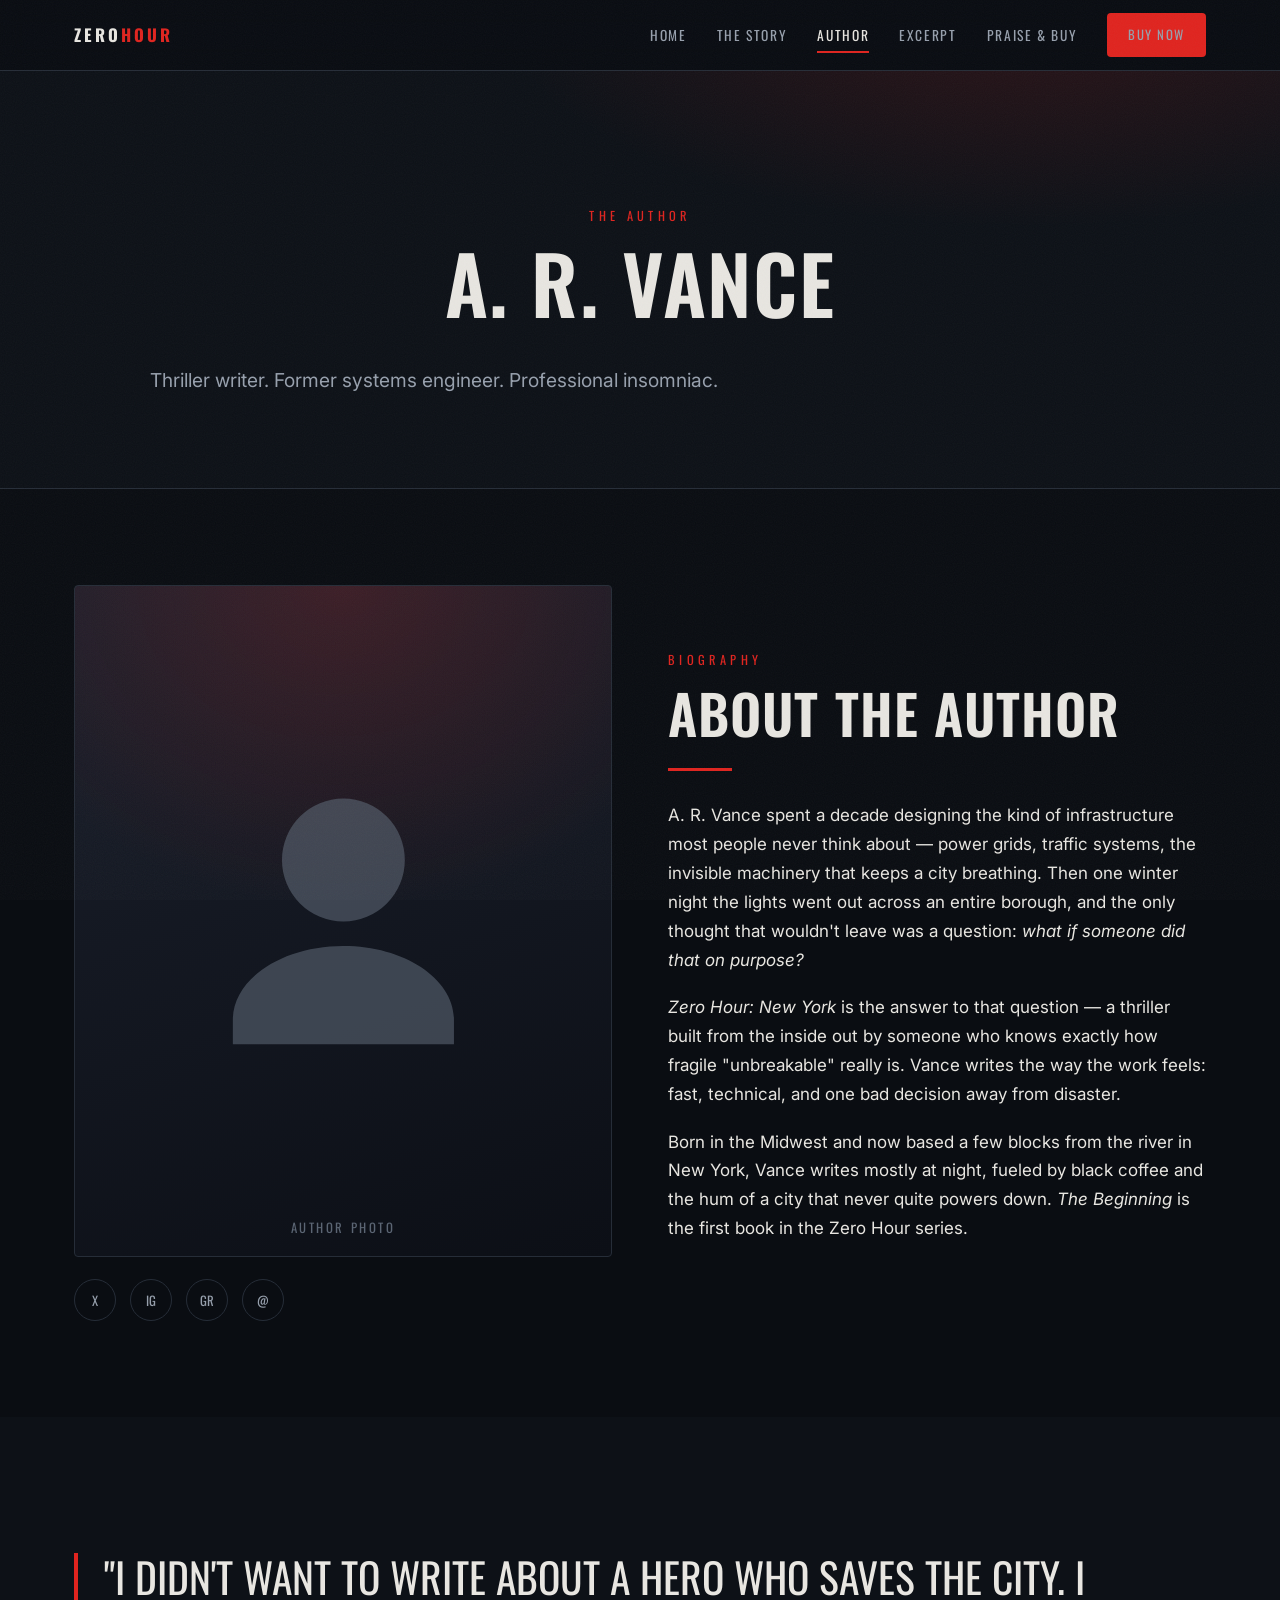
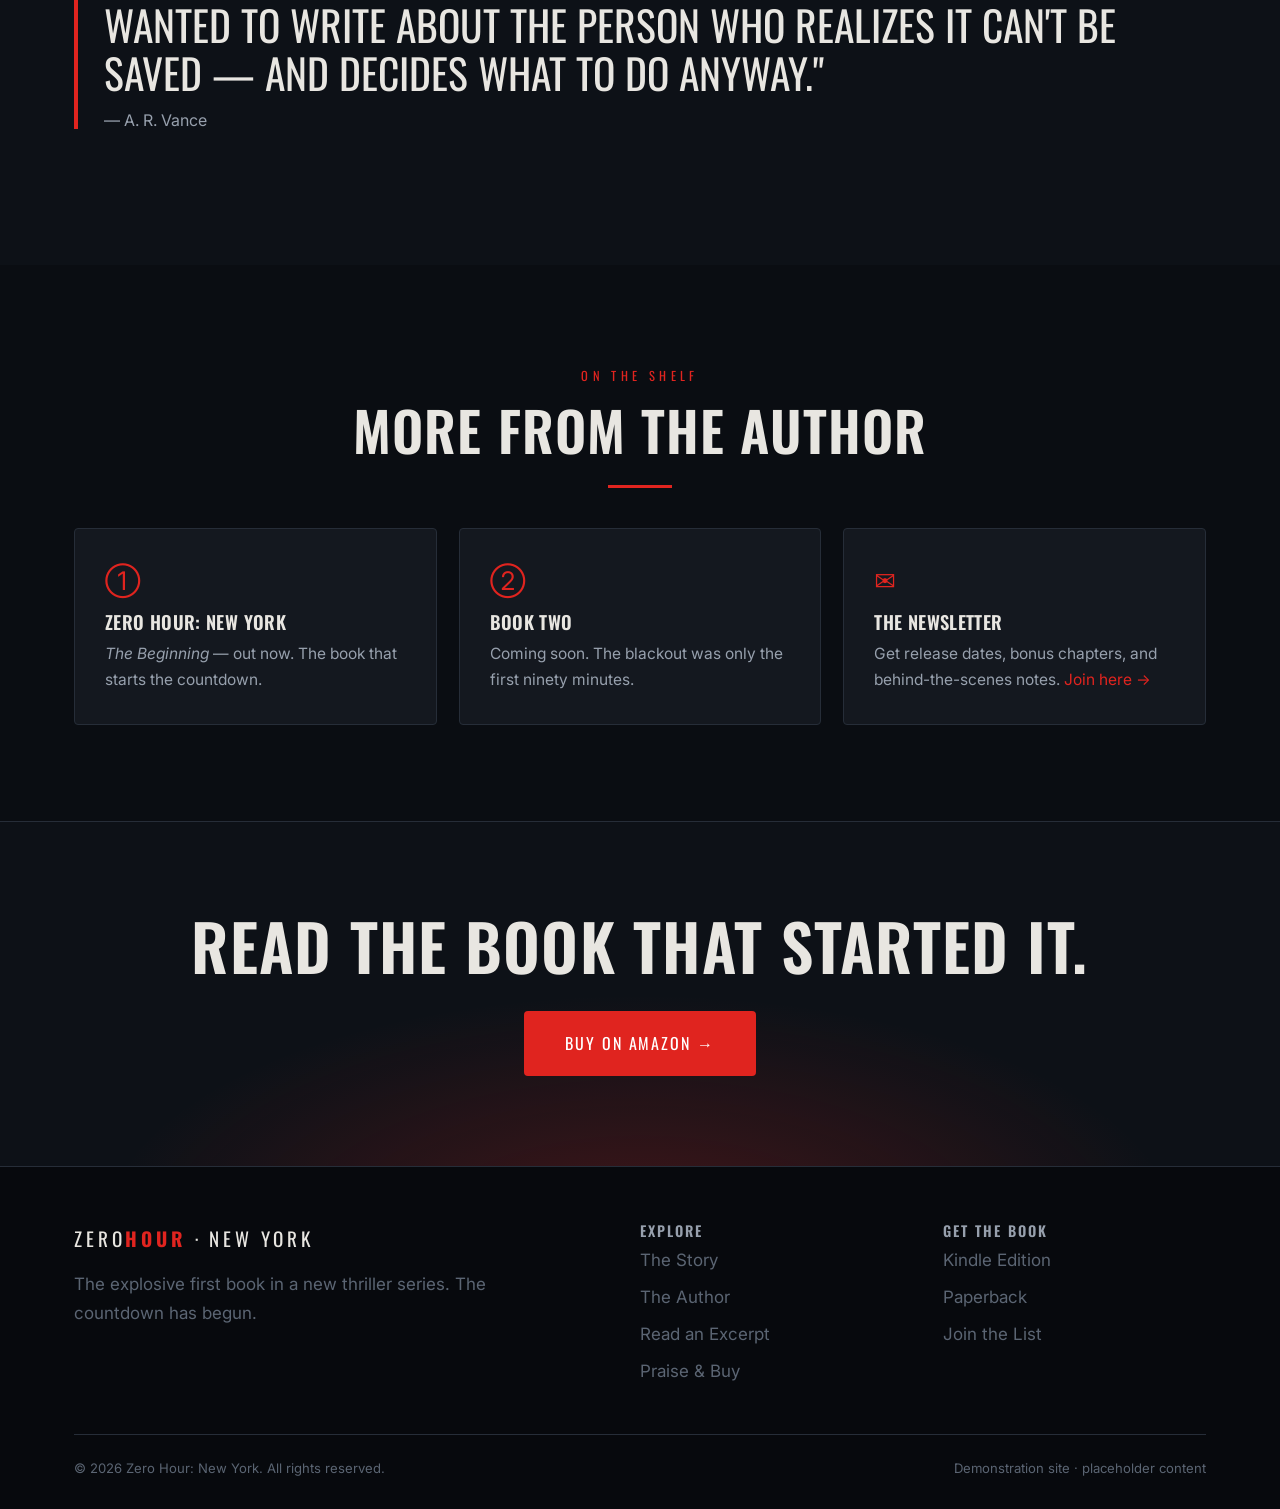
==== author.html @ 9758f393 "Add Zero Hour: New York promotional website Five-page static marketing site (HTML/CSS/JS, no build s" ====
<!DOCTYPE html>
<html lang="en">
<head>
  <meta charset="UTF-8" />
  <meta name="viewport" content="width=device-width, initial-scale=1.0" />
  <title>The Author | Zero Hour: New York</title>
  <meta name="description" content="Meet the author behind Zero Hour: New York — The Beginning." />
  <link rel="preconnect" href="https://fonts.googleapis.com" />
  <link rel="preconnect" href="https://fonts.gstatic.com" crossorigin />
  <link href="https://fonts.googleapis.com/css2?family=Inter:wght@400;500;600&family=Oswald:wght@400;500;600;700&display=swap" rel="stylesheet" />
  <script>document.documentElement.classList.add("js");</script>
  <link rel="stylesheet" href="assets/css/styles.css" />
</head>
<body>

  <header class="site-header">
    <div class="wrap nav">
      <a class="brand" href="index.html">ZERO<b>HOUR</b></a>
      <nav>
        <ul class="nav-links" id="navLinks">
          <li><a href="index.html">Home</a></li>
          <li><a href="story.html">The Story</a></li>
          <li><a class="active" href="author.html">Author</a></li>
          <li><a href="excerpt.html">Excerpt</a></li>
          <li><a href="praise.html">Praise &amp; Buy</a></li>
          <li><a class="btn nav-cta" href="https://www.amazon.com/ZERO-HOUR-NEW-YORK-beginning-ebook/dp/B0GCSYCY38/" target="_blank" rel="noopener">Buy Now</a></li>
        </ul>
      </nav>
      <button class="nav-toggle" aria-label="Menu" aria-expanded="false" aria-controls="navLinks">
        <span></span><span></span><span></span>
      </button>
    </div>
  </header>

  <section class="page-hero">
    <div class="wrap">
      <span class="eyebrow">The Author</span>
      <!-- REPLACE: author name -->
      <h1>A. R. Vance</h1>
      <p class="lede center">Thriller writer. Former systems engineer. Professional insomniac.</p>
    </div>
  </section>

  <!-- ===================== BIO ===================== -->
  <section class="section">
    <div class="wrap">
      <div class="split">
        <div class="reveal">
          <!-- REPLACE: author headshot (swap this block for <img src="..."> ) -->
          <div class="author__photo">
            <svg viewBox="0 0 24 24" fill="currentColor" aria-hidden="true">
              <path d="M12 12a5 5 0 1 0 0-10 5 5 0 0 0 0 10Zm0 2c-5 0-9 2.7-9 6v2h18v-2c0-3.3-4-6-9-6Z"/>
            </svg>
            <span style="position:absolute;bottom:18px;">Author photo</span>
          </div>
          <div class="socials">
            <!-- REPLACE: social links -->
            <a href="#" target="_blank" rel="noopener" title="X / Twitter">X</a>
            <a href="#" target="_blank" rel="noopener" title="Instagram">IG</a>
            <a href="#" target="_blank" rel="noopener" title="Goodreads">GR</a>
            <a href="#" title="Email">@</a>
          </div>
        </div>
        <div class="reveal">
          <span class="eyebrow">Biography</span>
          <h2 class="section-title">About the Author</h2>
          <hr class="rule" />
          <!-- REPLACE: author bio -->
          <p>A. R. Vance spent a decade designing the kind of infrastructure most people never think about — power grids, traffic systems, the invisible machinery that keeps a city breathing. Then one winter night the lights went out across an entire borough, and the only thought that wouldn't leave was a question: <em>what if someone did that on purpose?</em></p>
          <p><em>Zero Hour: New York</em> is the answer to that question — a thriller built from the inside out by someone who knows exactly how fragile "unbreakable" really is. Vance writes the way the work feels: fast, technical, and one bad decision away from disaster.</p>
          <p>Born in the Midwest and now based a few blocks from the river in New York, Vance writes mostly at night, fueled by black coffee and the hum of a city that never quite powers down. <em>The Beginning</em> is the first book in the Zero Hour series.</p>
        </div>
      </div>
    </div>
  </section>

  <!-- ===================== QUOTE ===================== -->
  <section class="section section--alt">
    <div class="wrap">
      <blockquote class="pull reveal">
        "I didn't want to write about a hero who saves the city. I wanted to write about the person who realizes it can't be saved — and decides what to do anyway."
        <!-- REPLACE: author name -->
        <cite>— A. R. Vance</cite>
      </blockquote>
    </div>
  </section>

  <!-- ===================== OTHER WORK / WHAT'S NEXT ===================== -->
  <section class="section">
    <div class="wrap center">
      <span class="eyebrow reveal">On the Shelf</span>
      <h2 class="section-title reveal">More From the Author</h2>
      <hr class="rule reveal" />
    </div>
    <div class="wrap" style="margin-top:40px;">
      <div class="cards-3">
        <div class="card reveal">
          <div class="card__icon">①</div>
          <h3>Zero Hour: New York</h3>
          <p><em>The Beginning</em> — out now. The book that starts the countdown.</p>
        </div>
        <div class="card reveal">
          <div class="card__icon">②</div>
          <h3>Book Two</h3>
          <p>Coming soon. The blackout was only the first ninety minutes.</p>
        </div>
        <div class="card reveal">
          <div class="card__icon">✉</div>
          <h3>The Newsletter</h3>
          <p>Get release dates, bonus chapters, and behind-the-scenes notes. <a href="praise.html#newsletter" style="color:var(--accent)">Join here →</a></p>
        </div>
      </div>
    </div>
  </section>

  <section class="cta-band">
    <div class="wrap">
      <h2 class="reveal">Read the book that started it.</h2>
      <div class="reveal" style="margin-top:24px;">
        <a class="btn btn--lg" href="https://www.amazon.com/ZERO-HOUR-NEW-YORK-beginning-ebook/dp/B0GCSYCY38/" target="_blank" rel="noopener">Buy on Amazon →</a>
      </div>
    </div>
  </section>

  <footer class="site-footer">
    <div class="wrap">
      <div class="footer-grid">
        <div>
          <div class="footer-brand">ZERO<b>HOUR</b> · NEW YORK</div>
          <p style="color:var(--faint); margin-top:14px; max-width:40ch;">The explosive first book in a new thriller series. The countdown has begun.</p>
        </div>
        <div>
          <h4>Explore</h4>
          <ul>
            <li><a href="story.html">The Story</a></li>
            <li><a href="author.html">The Author</a></li>
            <li><a href="excerpt.html">Read an Excerpt</a></li>
            <li><a href="praise.html">Praise &amp; Buy</a></li>
          </ul>
        </div>
        <div>
          <h4>Get the Book</h4>
          <ul>
            <li><a href="https://www.amazon.com/ZERO-HOUR-NEW-YORK-beginning-ebook/dp/B0GCSYCY38/" target="_blank" rel="noopener">Kindle Edition</a></li>
            <li><a href="praise.html#buy">Paperback</a></li>
            <li><a href="praise.html#newsletter">Join the List</a></li>
          </ul>
        </div>
      </div>
      <div class="footer-bottom">
        <span>© <span data-year>2026</span> Zero Hour: New York. All rights reserved.</span>
        <span>Demonstration site · placeholder content</span>
      </div>
    </div>
  </footer>

  <script src="assets/js/main.js"></script>
</body>
</html>
---- assets/css/styles.css ----
/* ============================================================
   ZERO HOUR: NEW YORK — cinematic-dark design system
   Single stylesheet, no framework. Retheme via :root vars.
   ============================================================ */

:root {
  /* Palette */
  --bg:        #0a0d12;   /* near-black canvas        */
  --bg-2:      #0d1117;   /* alt section background   */
  --panel:     #14181f;   /* charcoal cards/panels    */
  --panel-2:   #1b212b;   /* raised panel             */
  --line:      #262d38;   /* hairline borders         */
  --text:      #e8e6e1;   /* off-white body           */
  --muted:     #97a0ad;   /* secondary text           */
  --faint:     #5b6573;   /* tertiary / captions      */
  --accent:    #e0241f;   /* zero-hour crimson        */
  --accent-2:  #ff5a3c;   /* warm highlight           */
  --amber:     #f5a623;   /* star/rating gold         */

  /* Type */
  --display: "Oswald", "Arial Narrow", sans-serif;
  --body: "Inter", system-ui, -apple-system, Segoe UI, Roboto, sans-serif;

  /* Metrics */
  --maxw: 1180px;
  --radius: 4px;
  --shadow: 0 18px 50px rgba(0,0,0,.55);
  --ease: cubic-bezier(.2,.7,.2,1);
}

/* ---------- reset ---------- */
*,*::before,*::after { box-sizing: border-box; }
html { scroll-behavior: smooth; }
body {
  margin: 0;
  background: var(--bg);
  color: var(--text);
  font-family: var(--body);
  font-size: 17px;
  line-height: 1.7;
  -webkit-font-smoothing: antialiased;
  overflow-x: hidden;
}
img { max-width: 100%; display: block; }
a { color: inherit; text-decoration: none; }
h1,h2,h3,h4 {
  font-family: var(--display);
  font-weight: 600;
  letter-spacing: .02em;
  line-height: 1.05;
  margin: 0 0 .5em;
}
p { margin: 0 0 1.1em; }

/* film-grain overlay across the whole site */
body::after {
  content: "";
  position: fixed;
  inset: 0;
  pointer-events: none;
  z-index: 9999;
  opacity: .04;
  background-image: url("data:image/svg+xml,%3Csvg xmlns='http://www.w3.org/2000/svg' width='120' height='120'%3E%3Cfilter id='n'%3E%3CfeTurbulence type='fractalNoise' baseFrequency='.9' numOctaves='2'/%3E%3C/filter%3E%3Crect width='100%25' height='100%25' filter='url(%23n)'/%3E%3C/svg%3E");
}

/* ---------- layout helpers ---------- */
.wrap { width: 100%; max-width: var(--maxw); margin: 0 auto; padding: 0 24px; }
.section { padding: 96px 0; position: relative; }
.section--tight { padding: 64px 0; }
.section--alt { background: var(--bg-2); }
.center { text-align: center; }
.lede { font-size: 1.2rem; color: var(--muted); max-width: 60ch; }
.center .lede { margin-left: auto; margin-right: auto; }

.eyebrow {
  font-family: var(--display);
  text-transform: uppercase;
  letter-spacing: .35em;
  font-size: .78rem;
  color: var(--accent);
  margin: 0 0 14px;
  display: inline-block;
}
.section-title {
  font-size: clamp(2rem, 5vw, 3.4rem);
  text-transform: uppercase;
}
.rule { width: 64px; height: 3px; background: var(--accent); border: 0; margin: 22px 0 30px; }
.center .rule { margin-left: auto; margin-right: auto; }

/* ---------- buttons ---------- */
.btn {
  display: inline-flex;
  align-items: center;
  gap: 10px;
  font-family: var(--display);
  text-transform: uppercase;
  letter-spacing: .12em;
  font-size: .92rem;
  padding: 15px 30px;
  border-radius: var(--radius);
  border: 1px solid transparent;
  cursor: pointer;
  transition: transform .2s var(--ease), background .2s, border-color .2s, color .2s;
  background: var(--accent);
  color: #fff;
}
.btn:hover { transform: translateY(-2px); background: var(--accent-2); }
.btn--ghost { background: transparent; border-color: var(--line); color: var(--text); }
.btn--ghost:hover { background: var(--panel-2); border-color: var(--muted); transform: translateY(-2px); }
.btn--lg { padding: 18px 40px; font-size: 1rem; }

/* ============================================================
   HEADER / NAV
   ============================================================ */
.site-header {
  position: sticky; top: 0; z-index: 1000;
  background: rgba(10,13,18,.72);
  backdrop-filter: blur(12px);
  border-bottom: 1px solid var(--line);
}
.nav { display: flex; align-items: center; justify-content: space-between; height: 70px; }
.brand {
  font-family: var(--display);
  text-transform: uppercase;
  letter-spacing: .18em;
  font-weight: 700;
  font-size: 1.05rem;
}
.brand b { color: var(--accent); }
.nav-links { display: flex; align-items: center; gap: 30px; list-style: none; margin: 0; padding: 0; }
.nav-links a {
  font-family: var(--display);
  text-transform: uppercase;
  letter-spacing: .12em;
  font-size: .85rem;
  color: var(--muted);
  position: relative;
  transition: color .2s;
}
.nav-links a:hover, .nav-links a.active { color: var(--text); }
.nav-links a.active::after {
  content: ""; position: absolute; left: 0; right: 0; bottom: -8px; height: 2px; background: var(--accent);
}
.nav-cta { font-size: .8rem !important; padding: 10px 20px; }
.nav-toggle {
  display: none; background: none; border: 0; cursor: pointer; padding: 8px;
}
.nav-toggle span { display: block; width: 26px; height: 2px; background: var(--text); margin: 5px 0; transition: .3s; }

/* ============================================================
   HERO
   ============================================================ */
.hero {
  position: relative;
  min-height: 92vh;
  display: flex;
  align-items: center;
  overflow: hidden;
  background:
    radial-gradient(1200px 600px at 75% -10%, rgba(224,36,31,.22), transparent 60%),
    linear-gradient(180deg, #0b0f15 0%, #0a0d12 60%, #07090d 100%);
}
.hero__skyline {
  position: absolute; left: 0; right: 0; bottom: 0; width: 100%; height: auto;
  opacity: .9; z-index: 1; pointer-events: none;
}
.hero__glow {
  position: absolute; bottom: 0; left: 0; right: 0; height: 40%;
  background: linear-gradient(0deg, rgba(224,36,31,.18), transparent);
  z-index: 1; pointer-events: none;
}
.hero .wrap { position: relative; z-index: 2; }
.hero__grid { display: grid; grid-template-columns: 1.3fr .9fr; gap: 56px; align-items: center; }
.hero__kicker {
  font-family: var(--display); text-transform: uppercase; letter-spacing: .4em;
  color: var(--accent); font-size: .85rem; margin-bottom: 18px;
}
.hero__title {
  font-size: clamp(3rem, 9vw, 7rem);
  text-transform: uppercase;
  line-height: .92;
  margin: 0 0 6px;
  text-shadow: 0 10px 40px rgba(0,0,0,.6);
}
.hero__title span { color: var(--accent); display: block; }
.hero__sub {
  font-family: var(--display); text-transform: uppercase; letter-spacing: .25em;
  color: var(--muted); font-size: 1rem; margin: 10px 0 26px;
}
.hero__tag { font-size: 1.22rem; color: var(--text); max-width: 46ch; margin-bottom: 30px; }
.hero__actions { display: flex; gap: 16px; flex-wrap: wrap; }
.hero__meta { margin-top: 26px; color: var(--faint); font-size: .9rem; letter-spacing: .04em; }
.hero__meta b { color: var(--amber); }

/* book cover mockup (pure CSS) */
.book {
  position: relative; width: 290px; aspect-ratio: 2/3; margin: 0 auto;
  border-radius: 3px;
  background:
    linear-gradient(125deg, rgba(255,255,255,.08), transparent 40%),
    linear-gradient(160deg, #1a1f2b 0%, #0c0f16 100%);
  box-shadow: var(--shadow), inset 0 0 0 1px rgba(255,255,255,.05);
  transform: perspective(1400px) rotateY(-16deg) rotateX(4deg);
  transition: transform .5s var(--ease);
  overflow: hidden;
}
.book:hover { transform: perspective(1400px) rotateY(-8deg) rotateX(2deg) translateY(-6px); }
.book::before { /* spine sheen */
  content:""; position:absolute; left:0; top:0; bottom:0; width:14px;
  background: linear-gradient(90deg, rgba(0,0,0,.55), transparent);
}
.book__inner { position: absolute; inset: 0; display: flex; flex-direction: column; padding: 26px 22px; }
.book__top { font-family: var(--display); text-transform: uppercase; letter-spacing: .3em; font-size: .65rem; color: var(--muted); }
.book__title { font-family: var(--display); text-transform: uppercase; font-size: 2.1rem; line-height: .95; margin-top: auto; }
.book__title span { color: var(--accent); display:block; }
.book__city { font-family: var(--display); letter-spacing: .35em; font-size: .8rem; color: var(--accent-2); text-transform: uppercase; margin-top: 6px; }
.book__author { margin-top: 16px; font-size: .8rem; letter-spacing: .2em; text-transform: uppercase; color: var(--muted); }
.book__line { width: 38px; height: 2px; background: var(--accent); margin: 12px 0; }

/* ============================================================
   GENERIC CONTENT BLOCKS
   ============================================================ */
.split { display: grid; grid-template-columns: 1fr 1fr; gap: 56px; align-items: center; }
.split--narrow { grid-template-columns: 1fr 1.4fr; }

.card {
  background: var(--panel);
  border: 1px solid var(--line);
  border-radius: var(--radius);
  padding: 30px;
  transition: transform .25s var(--ease), border-color .25s;
}
.card:hover { transform: translateY(-4px); border-color: #34404f; }
.cards-3 { display: grid; grid-template-columns: repeat(3, 1fr); gap: 22px; }
.card__icon { font-size: 1.6rem; color: var(--accent); margin-bottom: 10px; }
.card h3 { text-transform: uppercase; font-size: 1.15rem; }
.card p { color: var(--muted); margin: 0; font-size: .97rem; }

/* numbered "what's inside" */
.facts { display: grid; grid-template-columns: repeat(3,1fr); gap: 30px; text-align: center; }
.fact__num { font-family: var(--display); font-size: 3rem; color: var(--accent); line-height: 1; }
.fact__label { color: var(--muted); text-transform: uppercase; letter-spacing: .14em; font-size: .8rem; }

/* pull quote */
.pull {
  font-family: var(--display);
  font-size: clamp(1.6rem, 3.4vw, 2.6rem);
  text-transform: uppercase;
  line-height: 1.15;
  border-left: 4px solid var(--accent);
  padding-left: 26px;
  margin: 40px 0;
  color: var(--text);
}
.pull cite { display:block; font-family: var(--body); text-transform:none; font-size: 1rem; color: var(--muted); margin-top: 14px; font-style: normal; letter-spacing: 0; }

/* stars */
.stars { color: var(--amber); letter-spacing: 2px; }

/* social proof strip */
.proof { display: flex; align-items: center; justify-content: center; gap: 26px; flex-wrap: wrap; color: var(--muted); }
.proof__quote { font-style: italic; max-width: 52ch; }

/* ============================================================
   STORY page
   ============================================================ */
.themes { display: grid; grid-template-columns: repeat(3,1fr); gap: 22px; }
.series-note {
  border: 1px dashed var(--line);
  border-radius: var(--radius);
  padding: 30px;
  background: var(--bg-2);
}
.series-note b { color: var(--accent); }

/* ============================================================
   AUTHOR page
   ============================================================ */
.author__photo {
  width: 100%; aspect-ratio: 4/5; border-radius: var(--radius);
  border: 1px solid var(--line);
  background:
    radial-gradient(120% 80% at 50% 0%, rgba(224,36,31,.18), transparent 60%),
    linear-gradient(160deg, #1a1f2b, #0c0f16);
  display: flex; align-items: center; justify-content: center;
  color: var(--faint); position: relative; overflow: hidden;
}
.author__photo span { font-family: var(--display); text-transform: uppercase; letter-spacing:.2em; font-size:.8rem; }
.author__photo svg { width: 55%; opacity: .6; }
.socials { display: flex; gap: 14px; margin-top: 22px; }
.socials a {
  width: 42px; height: 42px; border: 1px solid var(--line); border-radius: 50%;
  display: grid; place-items: center; color: var(--muted); transition: .2s;
  font-family: var(--display); font-size: .8rem;
}
.socials a:hover { border-color: var(--accent); color: var(--accent); transform: translateY(-3px); }

/* ============================================================
   EXCERPT page
   ============================================================ */
.excerpt {
  max-width: 720px; margin: 0 auto;
  font-size: 1.12rem; line-height: 1.95; color: #d7d4cc;
}
.excerpt .chapter-no { font-family: var(--display); text-transform: uppercase; letter-spacing: .4em; color: var(--accent); text-align:center; font-size:.85rem; }
.excerpt .chapter-title { font-family: var(--display); text-transform: uppercase; text-align:center; font-size: clamp(2rem,5vw,3rem); margin-bottom: 40px; }
.excerpt p:first-of-type::first-letter {
  font-family: var(--display); float: left; font-size: 4.6rem; line-height: .8;
  padding: 6px 14px 0 0; color: var(--accent);
}
.excerpt .scene-break { text-align:center; color: var(--faint); letter-spacing:.6em; margin: 34px 0; }
.fade-end {
  position: relative;
}
.fade-end::after {
  content:""; position:absolute; left:0; right:0; bottom:0; height: 180px;
  background: linear-gradient(0deg, var(--bg), transparent);
  pointer-events: none;
}

/* ============================================================
   PRAISE / BUY page
   ============================================================ */
.reviews { display: grid; grid-template-columns: repeat(2,1fr); gap: 22px; }
.review p { font-size: 1.02rem; color: var(--text); }
.review__by { color: var(--muted); font-size: .9rem; text-transform: uppercase; letter-spacing: .1em; }

.buy-grid { display: grid; grid-template-columns: repeat(3,1fr); gap: 22px; }
.buy-card { text-align: center; }
.buy-card .fmt { font-family: var(--display); text-transform: uppercase; letter-spacing: .18em; color: var(--muted); font-size:.85rem; }
.buy-card .price { font-family: var(--display); font-size: 2.4rem; color: var(--text); margin: 6px 0 4px; }
.buy-card .price small { font-size: 1rem; color: var(--faint); }

.newsletter { background: var(--panel); border:1px solid var(--line); border-radius: var(--radius); padding: 46px; text-align:center; }
.newsletter form { display:flex; gap: 12px; max-width: 480px; margin: 22px auto 0; }
.newsletter input {
  flex:1; background: var(--bg); border:1px solid var(--line); color: var(--text);
  padding: 15px 18px; border-radius: var(--radius); font-family: var(--body); font-size: 1rem;
}
.newsletter input:focus { outline: none; border-color: var(--accent); }
.form-note { color: var(--faint); font-size: .82rem; margin-top: 14px; }

/* FAQ */
.faq details {
  border-bottom: 1px solid var(--line); padding: 18px 0;
}
.faq summary {
  cursor: pointer; font-family: var(--display); text-transform: uppercase; letter-spacing: .08em;
  font-size: 1.1rem; list-style: none; display:flex; justify-content: space-between; align-items:center;
}
.faq summary::-webkit-details-marker { display:none; }
.faq summary::after { content: "+"; color: var(--accent); font-size: 1.5rem; }
.faq details[open] summary::after { content: "–"; }
.faq p { color: var(--muted); margin: 14px 0 0; }

/* ============================================================
   CTA band + FOOTER
   ============================================================ */
.cta-band {
  background:
    radial-gradient(900px 400px at 50% 120%, rgba(224,36,31,.25), transparent 60%),
    var(--bg-2);
  text-align: center; padding: 90px 0; border-top: 1px solid var(--line);
}
.cta-band h2 { font-size: clamp(2rem,6vw,4rem); text-transform: uppercase; }

.site-footer { background: #07090d; border-top: 1px solid var(--line); padding: 56px 0 30px; }
.footer-grid { display: grid; grid-template-columns: 2fr 1fr 1fr; gap: 40px; }
.site-footer h4 { text-transform: uppercase; letter-spacing: .14em; font-size: .9rem; color: var(--muted); }
.site-footer ul { list-style: none; padding: 0; margin: 0; }
.site-footer li { margin: 8px 0; }
.site-footer a { color: var(--faint); transition: color .2s; }
.site-footer a:hover { color: var(--text); }
.footer-bottom { margin-top: 40px; padding-top: 22px; border-top: 1px solid var(--line); color: var(--faint); font-size: .82rem; display:flex; justify-content: space-between; gap: 16px; flex-wrap: wrap; }
.footer-brand { font-family: var(--display); text-transform: uppercase; letter-spacing:.2em; font-size: 1.2rem; }
.footer-brand b { color: var(--accent); }

/* page hero (interior pages) */
.page-hero {
  padding: 130px 0 70px;
  background:
    radial-gradient(900px 400px at 80% -20%, rgba(224,36,31,.16), transparent 60%),
    var(--bg-2);
  border-bottom: 1px solid var(--line);
  text-align: center;
}
.page-hero h1 { font-size: clamp(2.4rem,7vw,5rem); text-transform: uppercase; }

/* ---------- scroll reveal (progressive enhancement) ----------
   Hidden only when JS is active (.js on <html>); visible otherwise,
   so content never gets stuck invisible if JS/IO is unavailable. */
.js .reveal { opacity: 0; transform: translateY(28px); transition: opacity .7s var(--ease), transform .7s var(--ease); }
.reveal.in { opacity: 1; transform: none; }
@media (prefers-reduced-motion: reduce) {
  .js .reveal { opacity: 1; transform: none; transition: none; }
}

/* ============================================================
   RESPONSIVE
   ============================================================ */
@media (max-width: 920px) {
  .hero__grid { grid-template-columns: 1fr; gap: 40px; text-align: center; }
  .hero__actions { justify-content: center; }
  .hero__tag { margin-left:auto; margin-right:auto; }
  .book { margin-top: 10px; }
  .split, .split--narrow { grid-template-columns: 1fr; gap: 32px; }
  .cards-3, .themes, .buy-grid { grid-template-columns: 1fr; }
  .reviews { grid-template-columns: 1fr; }
  .footer-grid { grid-template-columns: 1fr; }
}
@media (max-width: 768px) {
  .nav-toggle { display: block; }
  .nav-links {
    position: absolute; top: 70px; left: 0; right: 0;
    flex-direction: column; gap: 0;
    background: rgba(10,13,18,.98);
    border-bottom: 1px solid var(--line);
    max-height: 0; overflow: hidden; transition: max-height .35s var(--ease);
  }
  .nav-links.open { max-height: 420px; }
  .nav-links li { width: 100%; text-align: center; border-top: 1px solid var(--line); }
  .nav-links a { display: block; padding: 16px; }
  .nav-links a.active::after { display: none; }
  .facts { grid-template-columns: 1fr; gap: 22px; }
  .newsletter form { flex-direction: column; }
  .section { padding: 64px 0; }
}
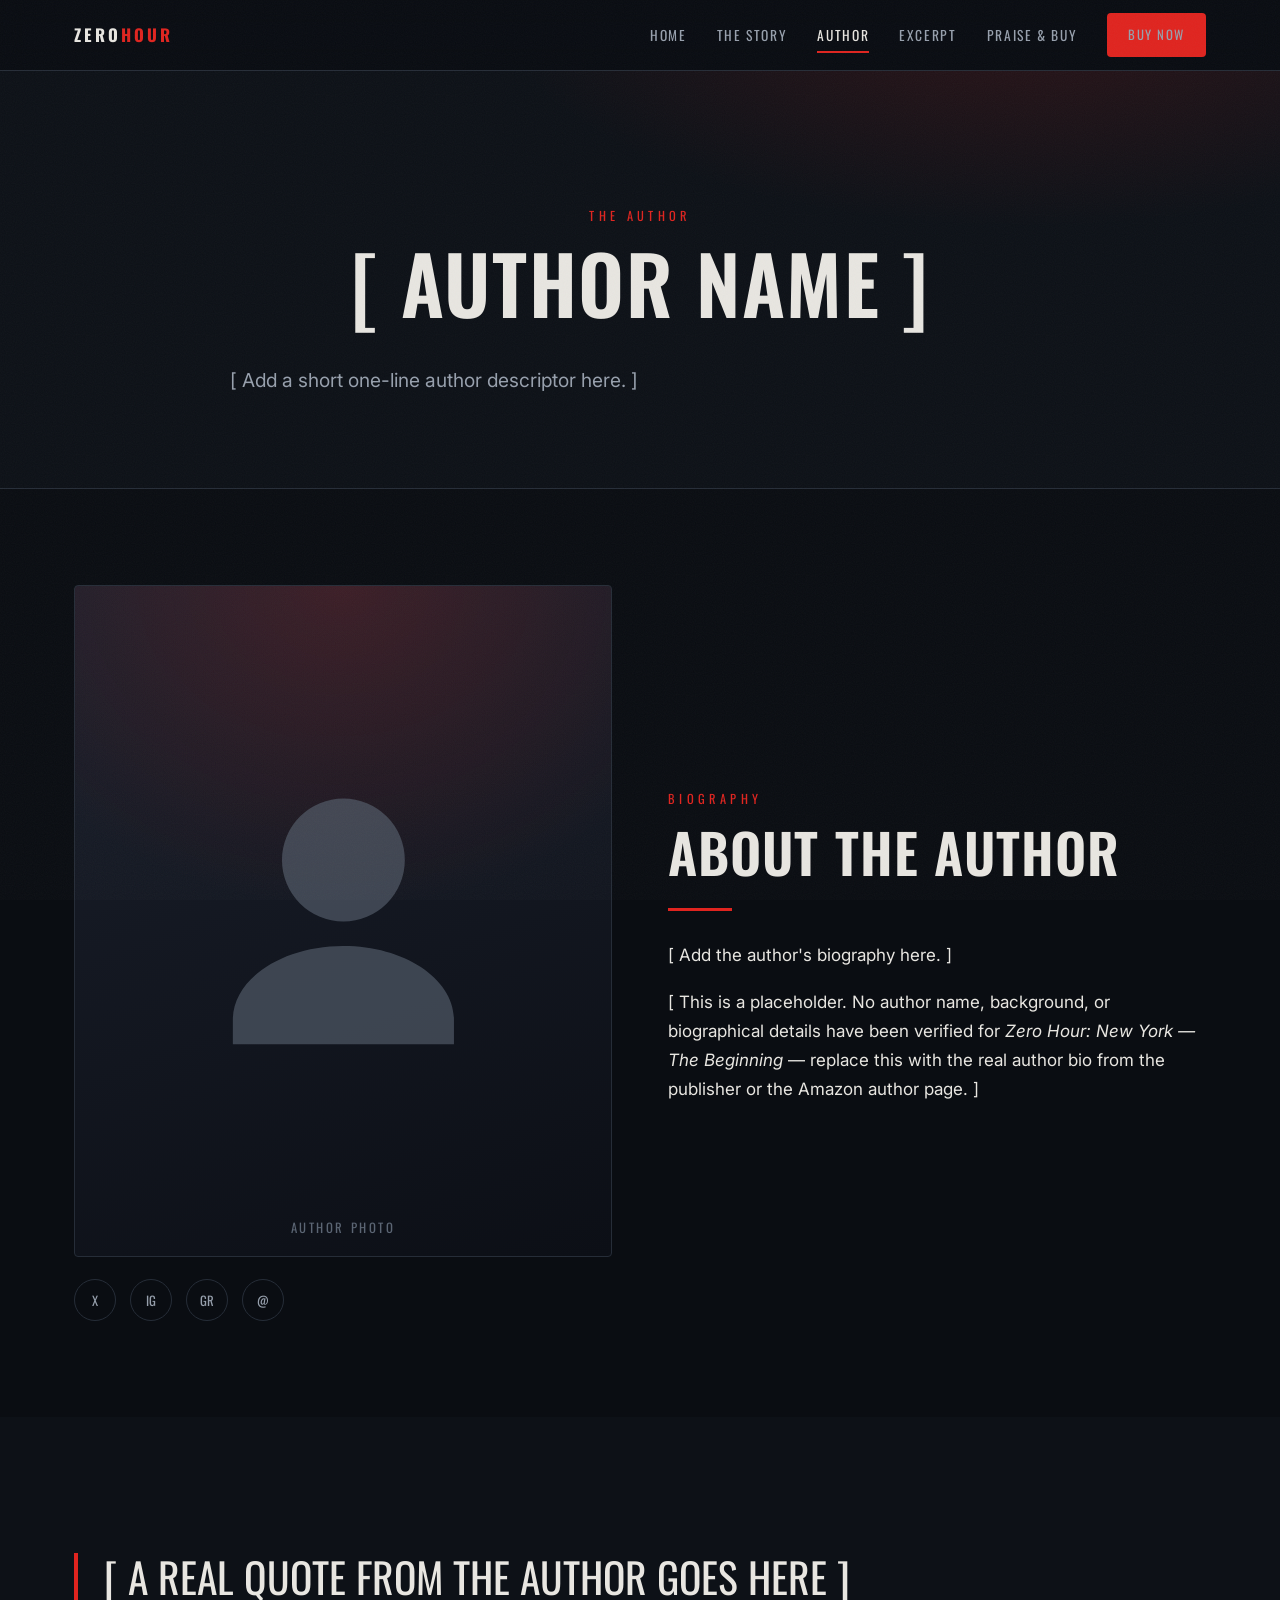
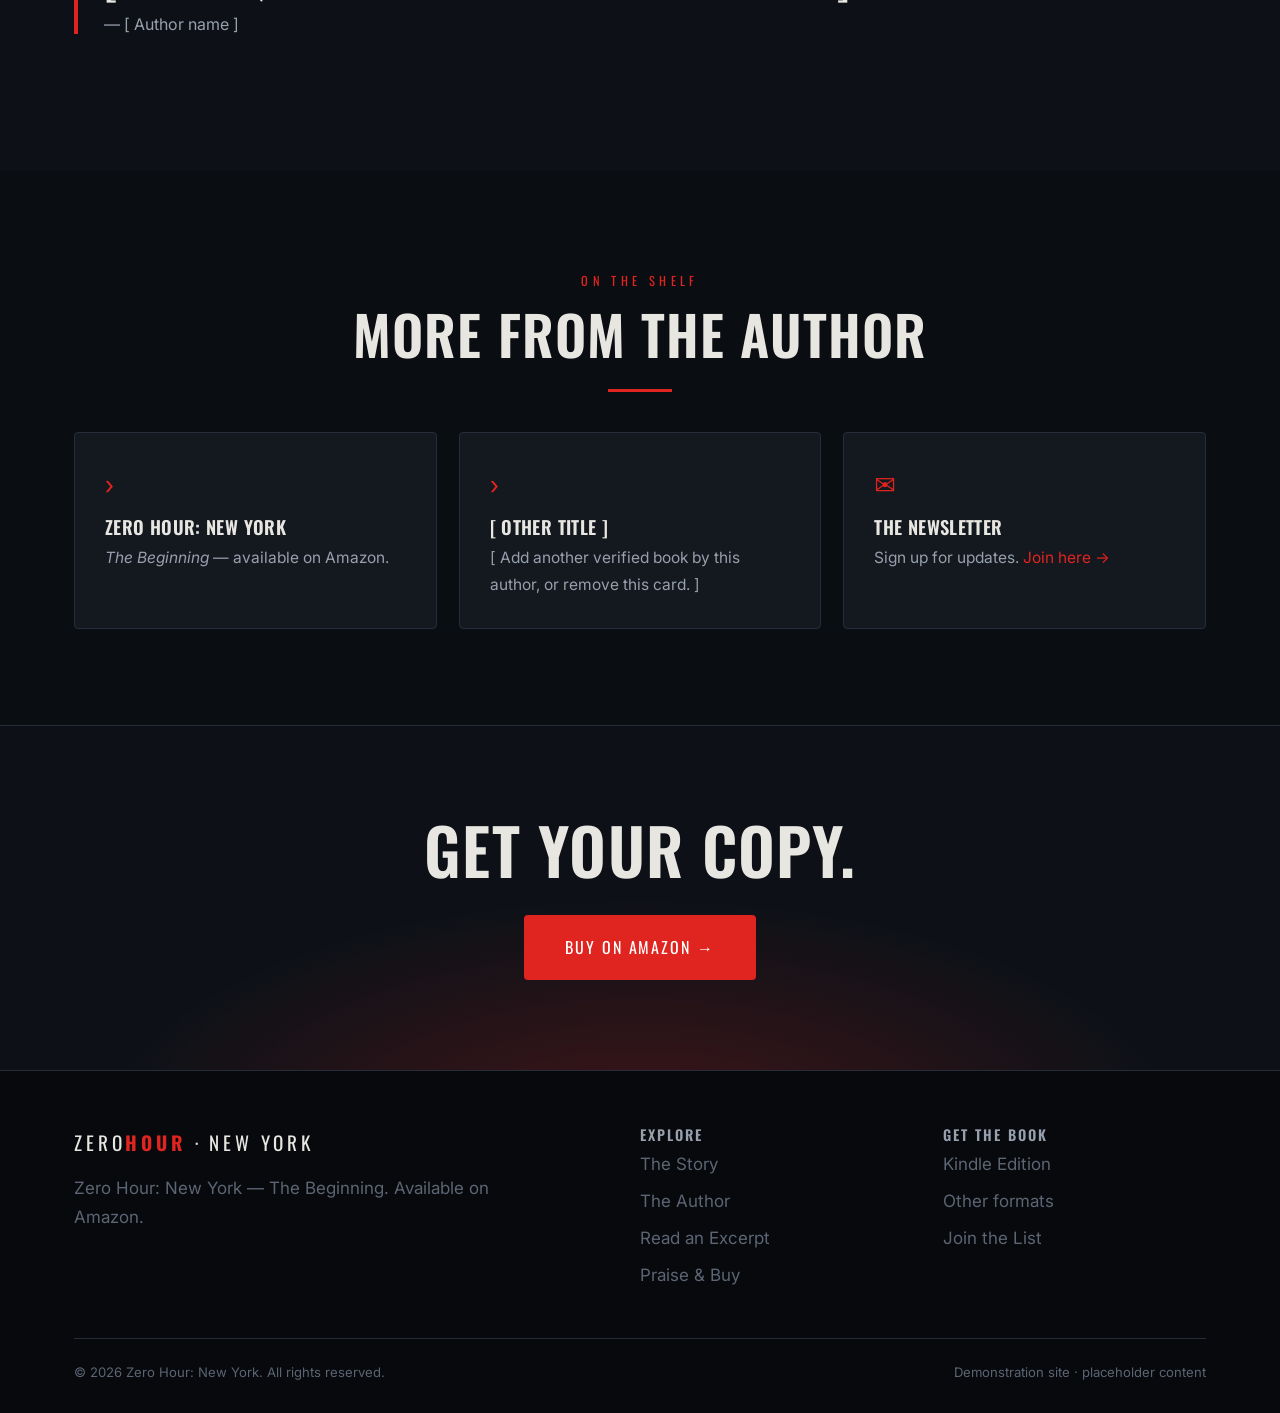
==== commit fd8b149b: "Remove all unverifiable book details; keep only verified facts The real Amazon listing was never acc" ====
--- a/author.html
+++ b/author.html
@@ -4,7 +4,7 @@
   <meta charset="UTF-8" />
   <meta name="viewport" content="width=device-width, initial-scale=1.0" />
   <title>The Author | Zero Hour: New York</title>
-  <meta name="description" content="Meet the author behind Zero Hour: New York — The Beginning." />
+  <meta name="description" content="About the author of Zero Hour: New York — The Beginning. Details to be added." />
   <link rel="preconnect" href="https://fonts.googleapis.com" />
   <link rel="preconnect" href="https://fonts.gstatic.com" crossorigin />
   <link href="https://fonts.googleapis.com/css2?family=Inter:wght@400;500;600&family=Oswald:wght@400;500;600;700&display=swap" rel="stylesheet" />
@@ -35,9 +35,9 @@
   <section class="page-hero">
     <div class="wrap">
       <span class="eyebrow">The Author</span>
-      <!-- REPLACE: author name -->
-      <h1>A. R. Vance</h1>
-      <p class="lede center">Thriller writer. Former systems engineer. Professional insomniac.</p>
+      <!-- REPLACE: author name (not verified) -->
+      <h1>[ Author name ]</h1>
+      <p class="lede center">[ Add a short one-line author descriptor here. ]</p>
     </div>
   </section>
 
@@ -54,7 +54,7 @@
             <span style="position:absolute;bottom:18px;">Author photo</span>
           </div>
           <div class="socials">
-            <!-- REPLACE: social links -->
+            <!-- REPLACE: real social links (these are placeholders) -->
             <a href="#" target="_blank" rel="noopener" title="X / Twitter">X</a>
             <a href="#" target="_blank" rel="noopener" title="Instagram">IG</a>
             <a href="#" target="_blank" rel="noopener" title="Goodreads">GR</a>
@@ -65,10 +65,11 @@
           <span class="eyebrow">Biography</span>
           <h2 class="section-title">About the Author</h2>
           <hr class="rule" />
-          <!-- REPLACE: author bio -->
-          <p>A. R. Vance spent a decade designing the kind of infrastructure most people never think about — power grids, traffic systems, the invisible machinery that keeps a city breathing. Then one winter night the lights went out across an entire borough, and the only thought that wouldn't leave was a question: <em>what if someone did that on purpose?</em></p>
-          <p><em>Zero Hour: New York</em> is the answer to that question — a thriller built from the inside out by someone who knows exactly how fragile "unbreakable" really is. Vance writes the way the work feels: fast, technical, and one bad decision away from disaster.</p>
-          <p>Born in the Midwest and now based a few blocks from the river in New York, Vance writes mostly at night, fueled by black coffee and the hum of a city that never quite powers down. <em>The Beginning</em> is the first book in the Zero Hour series.</p>
+          <!-- REPLACE: author bio. The author's identity has not been verified. -->
+          <p>[ Add the author's biography here. ]</p>
+          <p>[ This is a placeholder. No author name, background, or biographical details have
+          been verified for <em>Zero Hour: New York — The Beginning</em> — replace this with the
+          real author bio from the publisher or the Amazon author page. ]</p>
         </div>
       </div>
     </div>
@@ -77,10 +78,10 @@
   <!-- ===================== QUOTE ===================== -->
   <section class="section section--alt">
     <div class="wrap">
+      <!-- REPLACE: a real, attributable author quote -->
       <blockquote class="pull reveal">
-        "I didn't want to write about a hero who saves the city. I wanted to write about the person who realizes it can't be saved — and decides what to do anyway."
-        <!-- REPLACE: author name -->
-        <cite>— A. R. Vance</cite>
+        [ A real quote from the author goes here ]
+        <cite>— [ Author name ]</cite>
       </blockquote>
     </div>
   </section>
@@ -95,19 +96,20 @@
     <div class="wrap" style="margin-top:40px;">
       <div class="cards-3">
         <div class="card reveal">
-          <div class="card__icon">①</div>
+          <div class="card__icon">›</div>
           <h3>Zero Hour: New York</h3>
-          <p><em>The Beginning</em> — out now. The book that starts the countdown.</p>
+          <p><em>The Beginning</em> — available on Amazon.</p>
         </div>
         <div class="card reveal">
-          <div class="card__icon">②</div>
-          <h3>Book Two</h3>
-          <p>Coming soon. The blackout was only the first ninety minutes.</p>
+          <div class="card__icon">›</div>
+          <!-- REPLACE: only list other titles that actually exist -->
+          <h3>[ Other title ]</h3>
+          <p>[ Add another verified book by this author, or remove this card. ]</p>
         </div>
         <div class="card reveal">
           <div class="card__icon">✉</div>
           <h3>The Newsletter</h3>
-          <p>Get release dates, bonus chapters, and behind-the-scenes notes. <a href="praise.html#newsletter" style="color:var(--accent)">Join here →</a></p>
+          <p>Sign up for updates. <a href="praise.html#newsletter" style="color:var(--accent)">Join here →</a></p>
         </div>
       </div>
     </div>
@@ -115,7 +117,7 @@
 
   <section class="cta-band">
     <div class="wrap">
-      <h2 class="reveal">Read the book that started it.</h2>
+      <h2 class="reveal">Get your copy.</h2>
       <div class="reveal" style="margin-top:24px;">
         <a class="btn btn--lg" href="https://www.amazon.com/ZERO-HOUR-NEW-YORK-beginning-ebook/dp/B0GCSYCY38/" target="_blank" rel="noopener">Buy on Amazon →</a>
       </div>
@@ -127,7 +129,7 @@
       <div class="footer-grid">
         <div>
           <div class="footer-brand">ZERO<b>HOUR</b> · NEW YORK</div>
-          <p style="color:var(--faint); margin-top:14px; max-width:40ch;">The explosive first book in a new thriller series. The countdown has begun.</p>
+          <p style="color:var(--faint); margin-top:14px; max-width:40ch;">Zero Hour: New York — The Beginning. Available on Amazon.</p>
         </div>
         <div>
           <h4>Explore</h4>
@@ -142,7 +144,7 @@
           <h4>Get the Book</h4>
           <ul>
             <li><a href="https://www.amazon.com/ZERO-HOUR-NEW-YORK-beginning-ebook/dp/B0GCSYCY38/" target="_blank" rel="noopener">Kindle Edition</a></li>
-            <li><a href="praise.html#buy">Paperback</a></li>
+            <li><a href="praise.html#buy">Other formats</a></li>
             <li><a href="praise.html#newsletter">Join the List</a></li>
           </ul>
         </div>
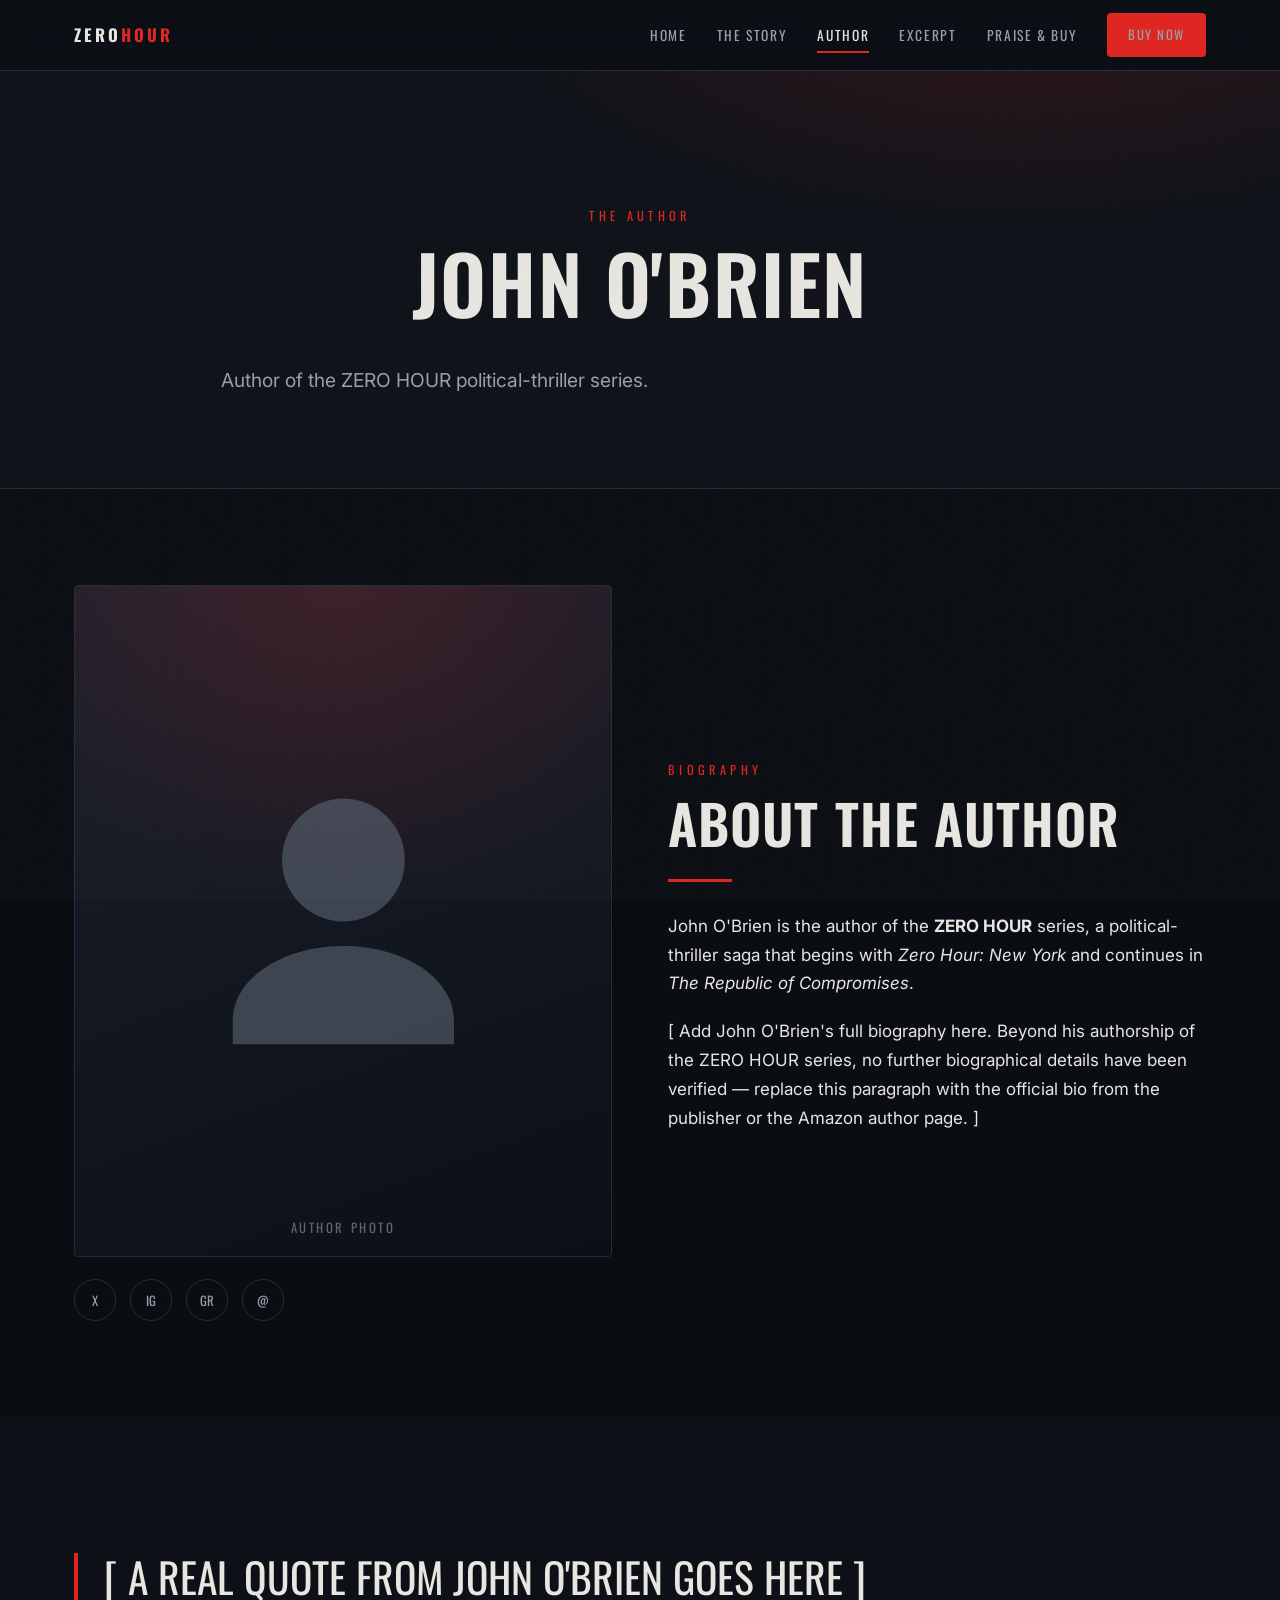
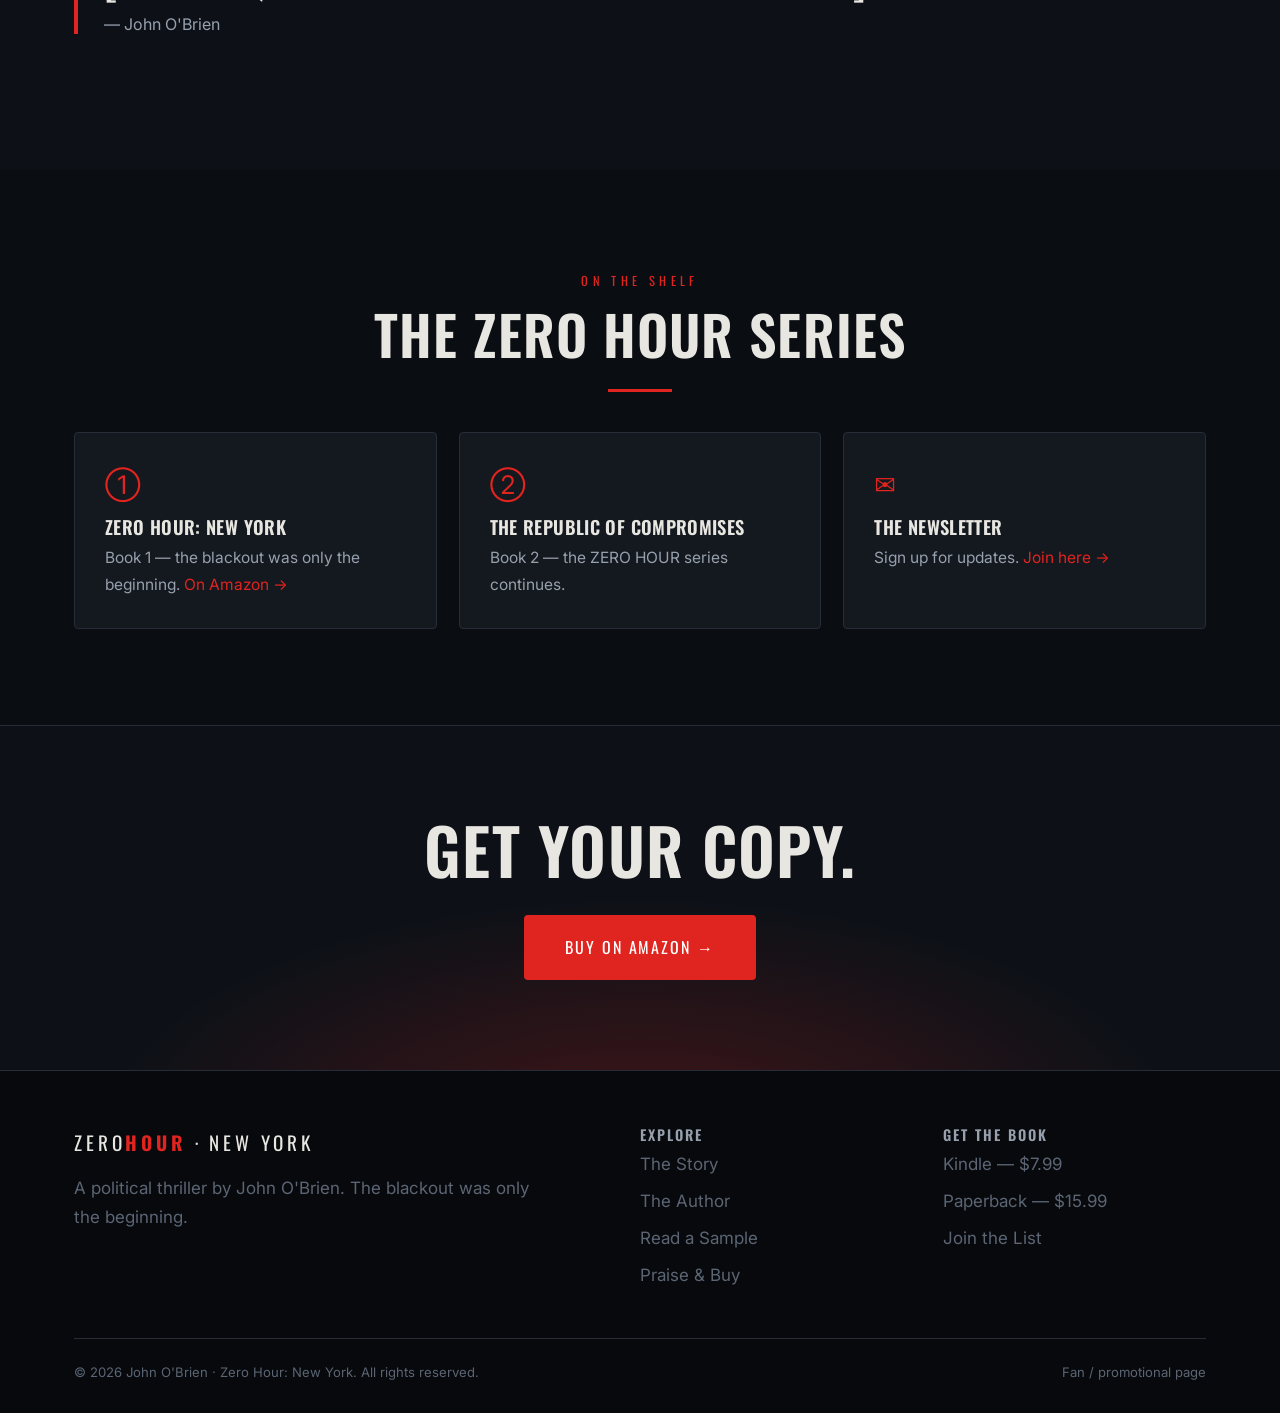
==== commit 9e39c233: "Populate site with verified details from the Amazon listing Add real, verified content across all pa" ====
--- a/author.html
+++ b/author.html
@@ -3,8 +3,8 @@
 <head>
   <meta charset="UTF-8" />
   <meta name="viewport" content="width=device-width, initial-scale=1.0" />
-  <title>The Author | Zero Hour: New York</title>
-  <meta name="description" content="About the author of Zero Hour: New York — The Beginning. Details to be added." />
+  <title>John O'Brien | Zero Hour: New York</title>
+  <meta name="description" content="John O'Brien, author of the ZERO HOUR political-thriller series, beginning with Zero Hour: New York." />
   <link rel="preconnect" href="https://fonts.googleapis.com" />
   <link rel="preconnect" href="https://fonts.gstatic.com" crossorigin />
   <link href="https://fonts.googleapis.com/css2?family=Inter:wght@400;500;600&family=Oswald:wght@400;500;600;700&display=swap" rel="stylesheet" />
@@ -35,9 +35,8 @@
   <section class="page-hero">
     <div class="wrap">
       <span class="eyebrow">The Author</span>
-      <!-- REPLACE: author name (not verified) -->
-      <h1>[ Author name ]</h1>
-      <p class="lede center">[ Add a short one-line author descriptor here. ]</p>
+      <h1>John O'Brien</h1>
+      <p class="lede center">Author of the ZERO HOUR political-thriller series.</p>
     </div>
   </section>
 
@@ -65,11 +64,13 @@
           <span class="eyebrow">Biography</span>
           <h2 class="section-title">About the Author</h2>
           <hr class="rule" />
-          <!-- REPLACE: author bio. The author's identity has not been verified. -->
-          <p>[ Add the author's biography here. ]</p>
-          <p>[ This is a placeholder. No author name, background, or biographical details have
-          been verified for <em>Zero Hour: New York — The Beginning</em> — replace this with the
-          real author bio from the publisher or the Amazon author page. ]</p>
+          <p>John O'Brien is the author of the <strong>ZERO HOUR</strong> series, a political-thriller
+          saga that begins with <em>Zero Hour: New York</em> and continues in
+          <em>The Republic of Compromises</em>.</p>
+          <!-- REPLACE: fuller author biography — no further biographical details have been verified -->
+          <p>[ Add John O'Brien's full biography here. Beyond his authorship of the ZERO HOUR series,
+          no further biographical details have been verified — replace this paragraph with the official
+          bio from the publisher or the Amazon author page. ]</p>
         </div>
       </div>
     </div>
@@ -80,31 +81,30 @@
     <div class="wrap">
       <!-- REPLACE: a real, attributable author quote -->
       <blockquote class="pull reveal">
-        [ A real quote from the author goes here ]
-        <cite>— [ Author name ]</cite>
+        [ A real quote from John O'Brien goes here ]
+        <cite>— John O'Brien</cite>
       </blockquote>
     </div>
   </section>
 
-  <!-- ===================== OTHER WORK / WHAT'S NEXT ===================== -->
+  <!-- ===================== OTHER WORK ===================== -->
   <section class="section">
     <div class="wrap center">
       <span class="eyebrow reveal">On the Shelf</span>
-      <h2 class="section-title reveal">More From the Author</h2>
+      <h2 class="section-title reveal">The ZERO HOUR Series</h2>
       <hr class="rule reveal" />
     </div>
     <div class="wrap" style="margin-top:40px;">
       <div class="cards-3">
         <div class="card reveal">
-          <div class="card__icon">›</div>
+          <div class="card__icon">①</div>
           <h3>Zero Hour: New York</h3>
-          <p><em>The Beginning</em> — available on Amazon.</p>
+          <p>Book 1 — the blackout was only the beginning. <a href="https://www.amazon.com/ZERO-HOUR-NEW-YORK-beginning-ebook/dp/B0GCSYCY38/" target="_blank" rel="noopener" style="color:var(--accent)">On Amazon →</a></p>
         </div>
         <div class="card reveal">
-          <div class="card__icon">›</div>
-          <!-- REPLACE: only list other titles that actually exist -->
-          <h3>[ Other title ]</h3>
-          <p>[ Add another verified book by this author, or remove this card. ]</p>
+          <div class="card__icon">②</div>
+          <h3>The Republic of Compromises</h3>
+          <p>Book 2 — the ZERO HOUR series continues.</p>
         </div>
         <div class="card reveal">
           <div class="card__icon">✉</div>
@@ -129,29 +129,29 @@
       <div class="footer-grid">
         <div>
           <div class="footer-brand">ZERO<b>HOUR</b> · NEW YORK</div>
-          <p style="color:var(--faint); margin-top:14px; max-width:40ch;">Zero Hour: New York — The Beginning. Available on Amazon.</p>
+          <p style="color:var(--faint); margin-top:14px; max-width:42ch;">A political thriller by John O'Brien. The blackout was only the beginning.</p>
         </div>
         <div>
           <h4>Explore</h4>
           <ul>
             <li><a href="story.html">The Story</a></li>
             <li><a href="author.html">The Author</a></li>
-            <li><a href="excerpt.html">Read an Excerpt</a></li>
+            <li><a href="excerpt.html">Read a Sample</a></li>
             <li><a href="praise.html">Praise &amp; Buy</a></li>
           </ul>
         </div>
         <div>
           <h4>Get the Book</h4>
           <ul>
-            <li><a href="https://www.amazon.com/ZERO-HOUR-NEW-YORK-beginning-ebook/dp/B0GCSYCY38/" target="_blank" rel="noopener">Kindle Edition</a></li>
-            <li><a href="praise.html#buy">Other formats</a></li>
+            <li><a href="https://www.amazon.com/ZERO-HOUR-NEW-YORK-beginning-ebook/dp/B0GCSYCY38/" target="_blank" rel="noopener">Kindle — $7.99</a></li>
+            <li><a href="praise.html#buy">Paperback — $15.99</a></li>
             <li><a href="praise.html#newsletter">Join the List</a></li>
           </ul>
         </div>
       </div>
       <div class="footer-bottom">
-        <span>© <span data-year>2026</span> Zero Hour: New York. All rights reserved.</span>
-        <span>Demonstration site · placeholder content</span>
+        <span>© <span data-year>2026</span> John O'Brien · Zero Hour: New York. All rights reserved.</span>
+        <span>Fan / promotional page</span>
       </div>
     </div>
   </footer>
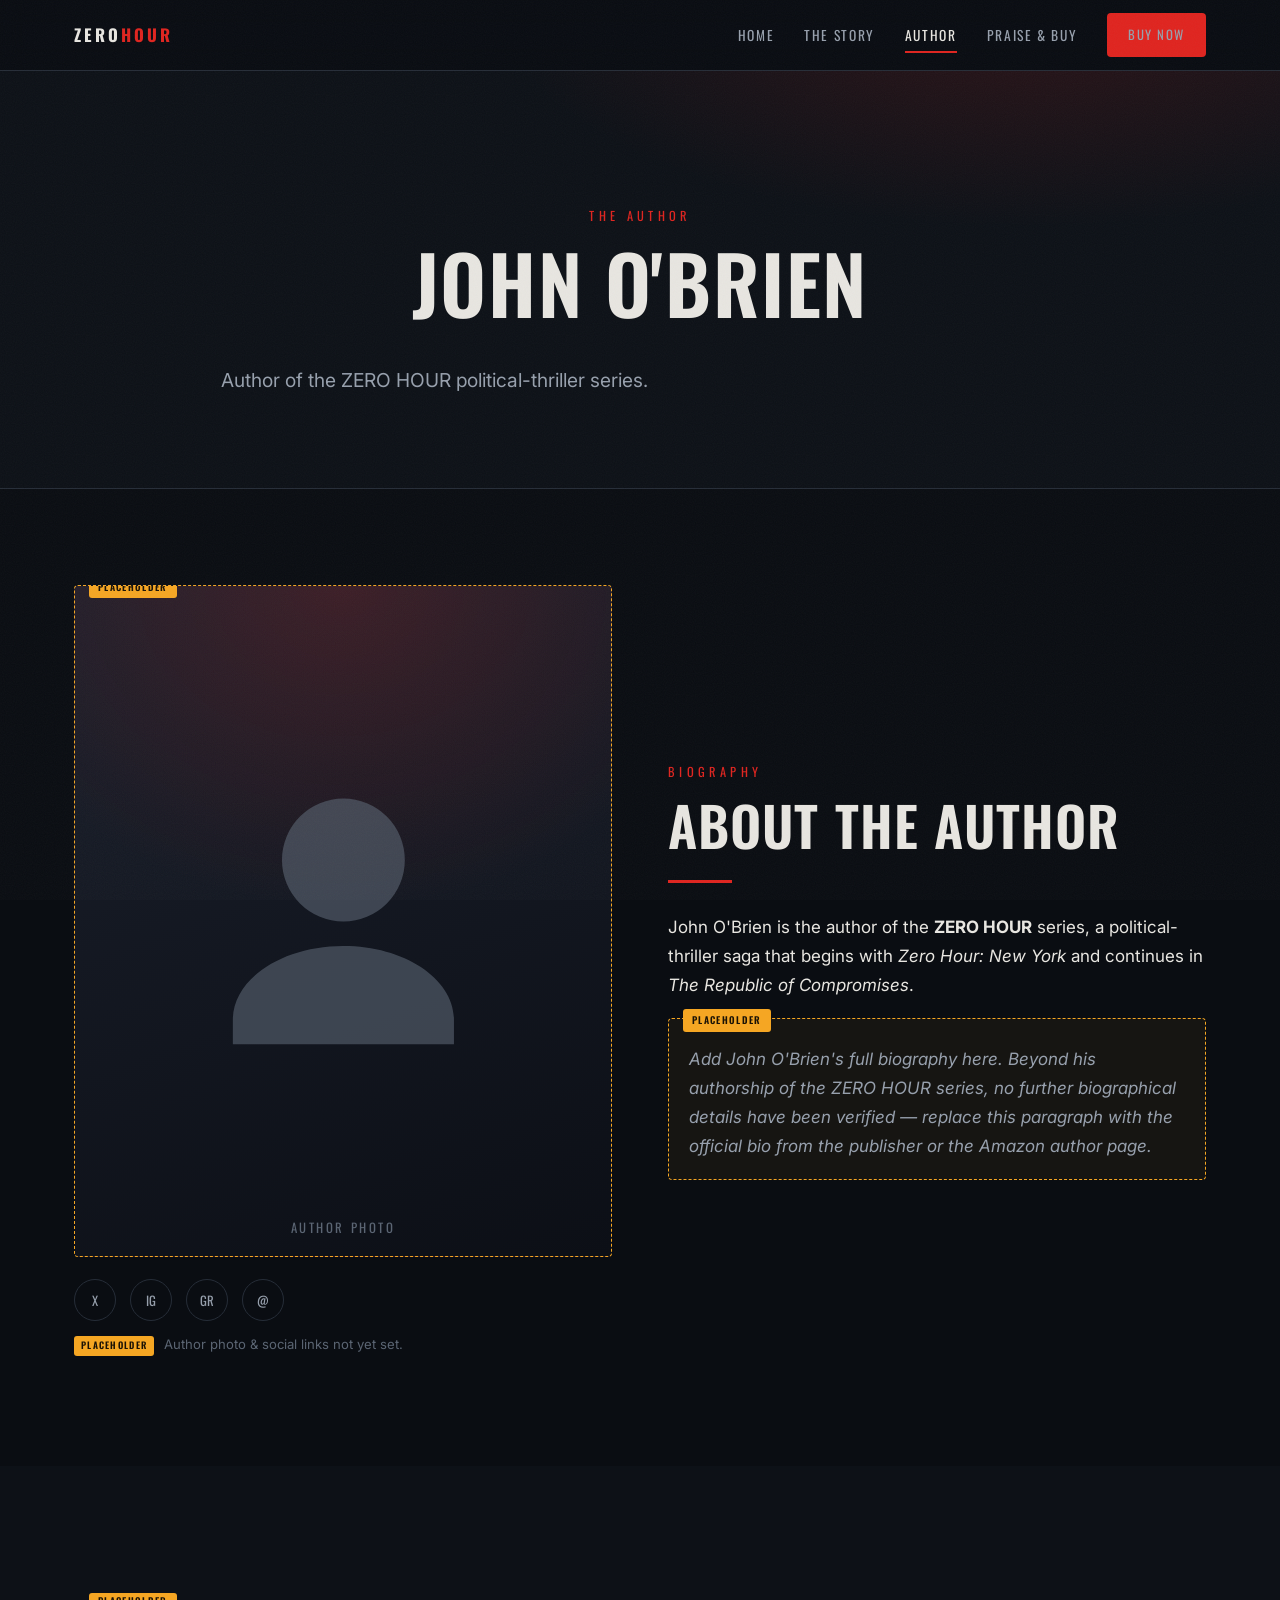
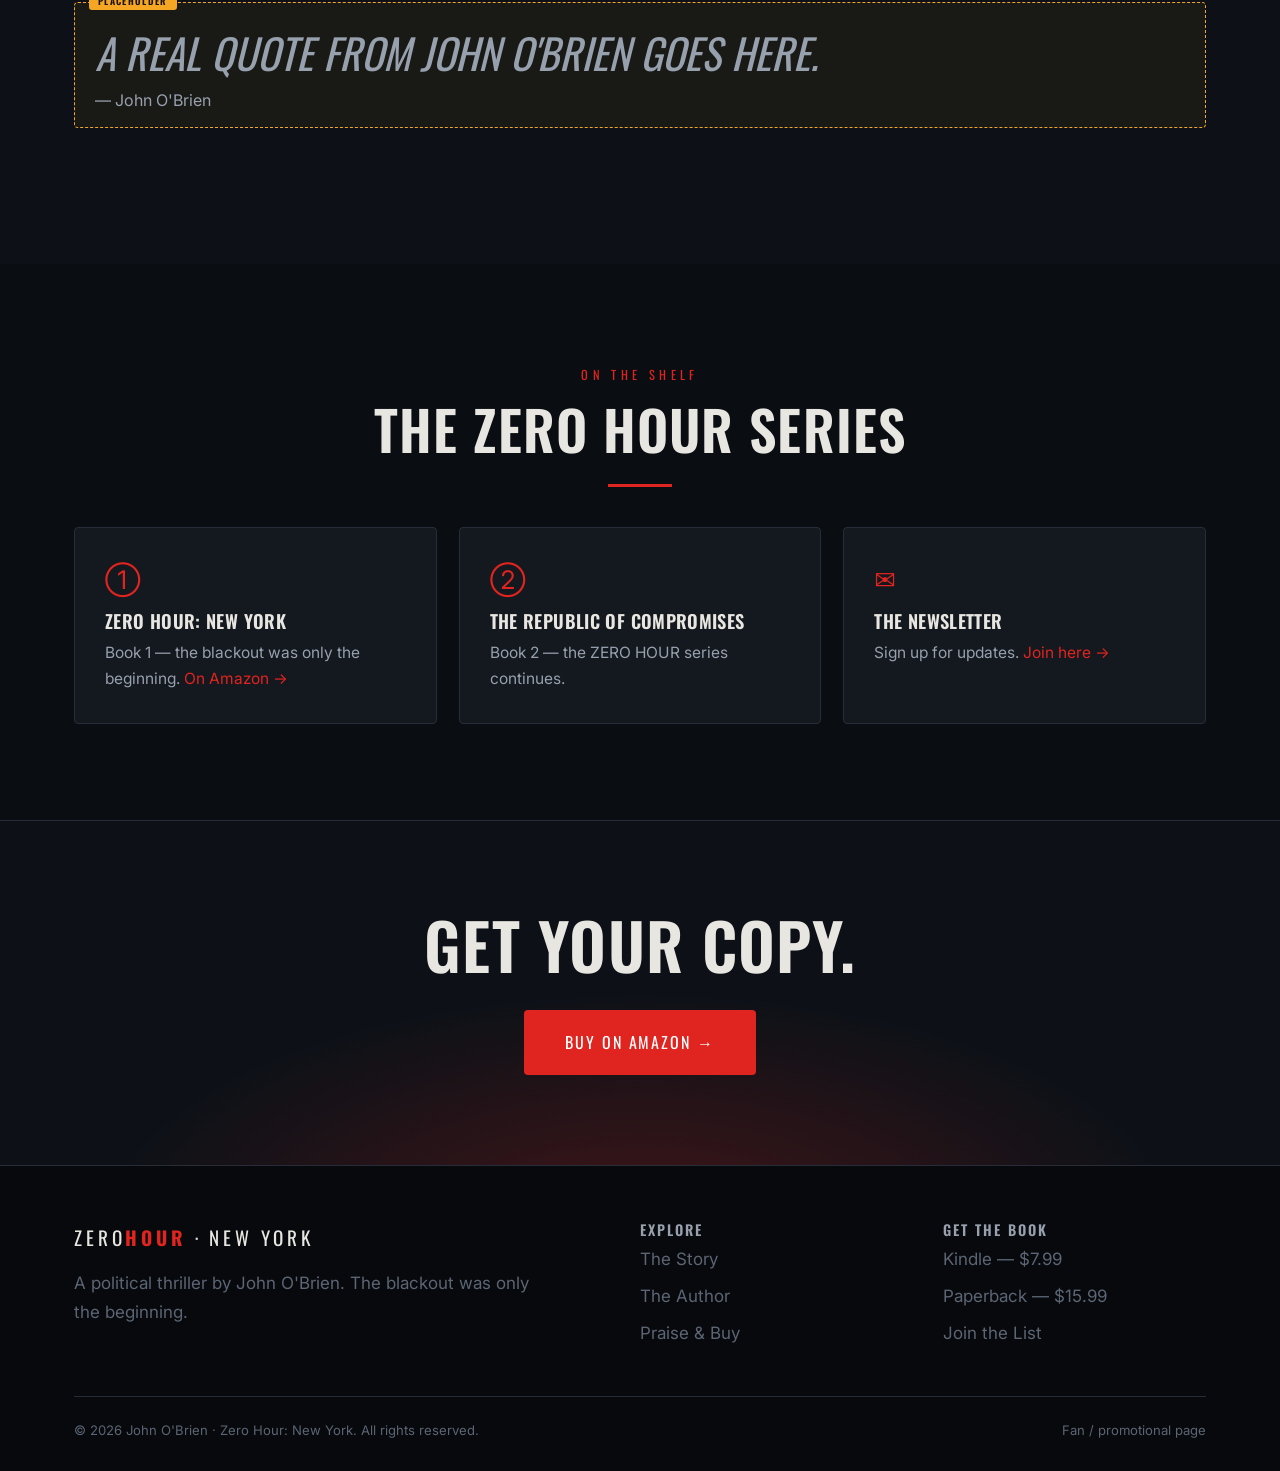
==== commit 6b8c4716: "Visibly mark placeholders; remove the excerpt page - Add a clear "Placeholder" marker (amber badge +" ====
--- a/author.html
+++ b/author.html
@@ -21,7 +21,6 @@
           <li><a href="index.html">Home</a></li>
           <li><a href="story.html">The Story</a></li>
           <li><a class="active" href="author.html">Author</a></li>
-          <li><a href="excerpt.html">Excerpt</a></li>
           <li><a href="praise.html">Praise &amp; Buy</a></li>
           <li><a class="btn nav-cta" href="https://www.amazon.com/ZERO-HOUR-NEW-YORK-beginning-ebook/dp/B0GCSYCY38/" target="_blank" rel="noopener">Buy Now</a></li>
         </ul>
@@ -46,7 +45,7 @@
       <div class="split">
         <div class="reveal">
           <!-- REPLACE: author headshot (swap this block for <img src="..."> ) -->
-          <div class="author__photo">
+          <div class="author__photo is-ph">
             <svg viewBox="0 0 24 24" fill="currentColor" aria-hidden="true">
               <path d="M12 12a5 5 0 1 0 0-10 5 5 0 0 0 0 10Zm0 2c-5 0-9 2.7-9 6v2h18v-2c0-3.3-4-6-9-6Z"/>
             </svg>
@@ -59,6 +58,7 @@
             <a href="#" target="_blank" rel="noopener" title="Goodreads">GR</a>
             <a href="#" title="Email">@</a>
           </div>
+          <p class="form-note" style="margin-top:12px;"><span class="ph-badge">Placeholder</span> Author photo &amp; social links not yet set.</p>
         </div>
         <div class="reveal">
           <span class="eyebrow">Biography</span>
@@ -68,9 +68,9 @@
           saga that begins with <em>Zero Hour: New York</em> and continues in
           <em>The Republic of Compromises</em>.</p>
           <!-- REPLACE: fuller author biography — no further biographical details have been verified -->
-          <p>[ Add John O'Brien's full biography here. Beyond his authorship of the ZERO HOUR series,
-          no further biographical details have been verified — replace this paragraph with the official
-          bio from the publisher or the Amazon author page. ]</p>
+          <p class="is-ph">Add John O'Brien's full biography here. Beyond his authorship of the ZERO HOUR
+          series, no further biographical details have been verified — replace this paragraph with the
+          official bio from the publisher or the Amazon author page.</p>
         </div>
       </div>
     </div>
@@ -80,8 +80,8 @@
   <section class="section section--alt">
     <div class="wrap">
       <!-- REPLACE: a real, attributable author quote -->
-      <blockquote class="pull reveal">
-        [ A real quote from John O'Brien goes here ]
+      <blockquote class="pull reveal is-ph">
+        A real quote from John O'Brien goes here.
         <cite>— John O'Brien</cite>
       </blockquote>
     </div>
@@ -136,7 +136,6 @@
           <ul>
             <li><a href="story.html">The Story</a></li>
             <li><a href="author.html">The Author</a></li>
-            <li><a href="excerpt.html">Read a Sample</a></li>
             <li><a href="praise.html">Praise &amp; Buy</a></li>
           </ul>
         </div>
--- a/assets/css/styles.css
+++ b/assets/css/styles.css
@@ -297,29 +297,6 @@
 .socials a:hover { border-color: var(--accent); color: var(--accent); transform: translateY(-3px); }
 
 /* ============================================================
-   EXCERPT page
-   ============================================================ */
-.excerpt {
-  max-width: 720px; margin: 0 auto;
-  font-size: 1.12rem; line-height: 1.95; color: #d7d4cc;
-}
-.excerpt .chapter-no { font-family: var(--display); text-transform: uppercase; letter-spacing: .4em; color: var(--accent); text-align:center; font-size:.85rem; }
-.excerpt .chapter-title { font-family: var(--display); text-transform: uppercase; text-align:center; font-size: clamp(2rem,5vw,3rem); margin-bottom: 40px; }
-.excerpt p:first-of-type::first-letter {
-  font-family: var(--display); float: left; font-size: 4.6rem; line-height: .8;
-  padding: 6px 14px 0 0; color: var(--accent);
-}
-.excerpt .scene-break { text-align:center; color: var(--faint); letter-spacing:.6em; margin: 34px 0; }
-.fade-end {
-  position: relative;
-}
-.fade-end::after {
-  content:""; position:absolute; left:0; right:0; bottom:0; height: 180px;
-  background: linear-gradient(0deg, var(--bg), transparent);
-  pointer-events: none;
-}
-
-/* ============================================================
    PRAISE / BUY page
    ============================================================ */
 .reviews { display: grid; grid-template-columns: repeat(2,1fr); gap: 22px; }
@@ -394,6 +371,34 @@
 .reveal.in { opacity: 1; transform: none; }
 @media (prefers-reduced-motion: reduce) {
   .js .reveal { opacity: 1; transform: none; transition: none; }
+}
+
+/* ---------- placeholder markers ----------
+   Anything not yet verified is wrapped in .is-ph (a dashed amber box with a
+   "Placeholder" tag) or flagged inline with .ph-badge. Remove the class once
+   real content is added. */
+.is-ph { position: relative; border: 1px dashed var(--amber); border-radius: var(--radius); }
+.is-ph:not(.card):not(.author__photo) {
+  padding: 26px 20px 18px;
+  color: var(--muted);
+  font-style: italic;
+  background: rgba(245, 166, 35, .05);
+}
+.is-ph::before {
+  content: "Placeholder";
+  position: absolute; top: -10px; left: 14px; z-index: 3;
+  background: var(--amber); color: #1a1205;
+  font-family: var(--display); font-weight: 600; font-style: normal;
+  text-transform: uppercase; letter-spacing: .14em; font-size: .6rem;
+  padding: 3px 9px; border-radius: 3px;
+}
+.card.is-ph, .author__photo.is-ph { border-style: dashed; border-color: var(--amber); }
+.ph-badge {
+  display: inline-block; vertical-align: middle;
+  background: var(--amber); color: #1a1205;
+  font-family: var(--display); font-weight: 600; font-style: normal;
+  text-transform: uppercase; letter-spacing: .14em; font-size: .58rem;
+  padding: 2px 7px; border-radius: 3px; margin-right: 6px;
 }
 
 /* ============================================================
